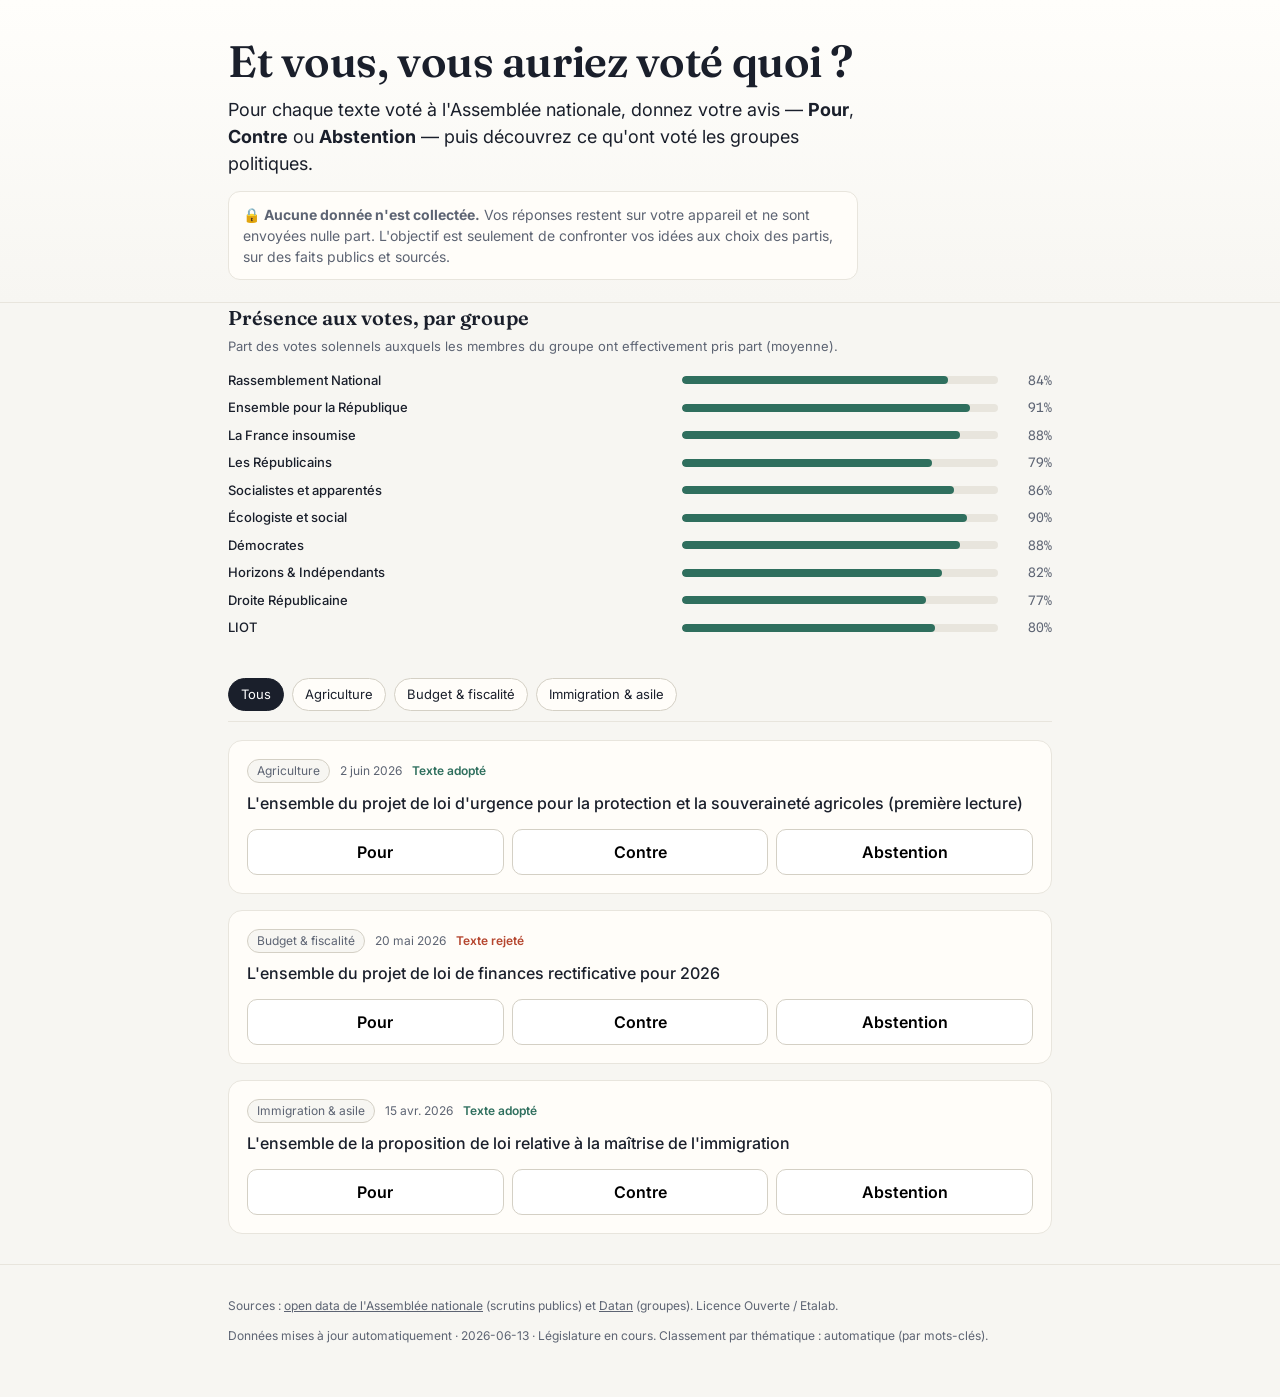
==== index.html @ f831af3b "Commit initial" ====
<!doctype html>
<html lang="fr">
<head>
  <meta charset="utf-8" />
  <meta name="viewport" content="width=device-width, initial-scale=1" />
  <title>Et vous, vous auriez voté quoi ? — Votes à l'Assemblée nationale</title>
  <meta name="description" content="Confrontez vos choix aux votes des groupes politiques à l'Assemblée nationale. Aucune donnée n'est collectée." />
  <link rel="preconnect" href="https://fonts.googleapis.com" />
  <link rel="preconnect" href="https://fonts.gstatic.com" crossorigin />
  <link href="https://fonts.googleapis.com/css2?family=Fraunces:opsz,wght@9..144,500;9..144,600&family=Inter:wght@400;500;600&family=Spline+Sans+Mono:wght@400;500&display=swap" rel="stylesheet" />
  <link rel="stylesheet" href="styles.css" />
</head>
<body>
  <a class="skip" href="#liste">Aller à la liste des textes</a>

  <header class="site">
    <div class="wrap">
      <h1>Et vous, vous auriez voté&nbsp;quoi&nbsp;?</h1>
      <p class="lede">
        Pour chaque texte voté à l'Assemblée nationale, donnez votre avis —
        <strong>Pour</strong>, <strong>Contre</strong> ou <strong>Abstention</strong> —
        puis découvrez ce qu'ont voté les groupes politiques.
      </p>
      <p class="principe">
        🔒 <strong>Aucune donnée n'est collectée.</strong> Vos réponses restent sur votre appareil et ne sont envoyées nulle part.
        L'objectif est seulement de confronter vos idées aux choix des partis, sur des faits publics et sourcés.
      </p>
    </div>
  </header>

  <main class="wrap">
    <section id="kpi" class="kpi" aria-label="Participation des groupes">
      <h2>Présence aux votes, par groupe</h2>
      <p class="sub">Part des votes solennels auxquels les membres du groupe ont effectivement pris part (moyenne).</p>
      <div id="kpi-list" class="kpi-list"></div>
    </section>

    <section id="filtres" class="filtres" aria-label="Filtrer par thématique">
      <h2 class="sr-only">Thématiques</h2>
      <div id="themes" class="themes"></div>
    </section>

    <section id="liste" aria-live="polite">
      <div id="textes" class="textes"></div>
    </section>
  </main>

  <footer class="site-foot">
    <div class="wrap">
      <p>
        Sources : <a href="https://data.assemblee-nationale.fr/" target="_blank" rel="noopener">open data de l'Assemblée nationale</a> (scrutins publics)
        et <a href="https://www.data.gouv.fr/fr/datasets/deputes-actifs-de-lassemblee-nationale-informations-et-statistiques/" target="_blank" rel="noopener">Datan</a> (groupes).
        Licence Ouverte / Etalab.
      </p>
      <p class="maj">Données mises à jour automatiquement · <span id="maj"></span> · Législature en cours. Classement par thématique : automatique (par mots-clés).</p>
    </div>
  </footer>

  <script src="app.js"></script>
</body>
</html>
---- styles.css ----
:root {
  --paper: #f7f6f2;
  --card: #fffdf9;
  --ink: #1a1f2b;
  --slate: #5d6473;
  --line: #e8e5dd;
  --line-strong: #d4d0c5;
  --pour: #2f6f5e;
  --contre: #b5462f;
  --abst: #8a8170;
  --accent: #1a1f2b;
}
* { box-sizing: border-box; }
html { scroll-behavior: smooth; }
body {
  margin: 0; background: var(--paper); color: var(--ink);
  font-family: Inter, system-ui, sans-serif; line-height: 1.5;
  -webkit-font-smoothing: antialiased;
}
.wrap { width: 100%; max-width: 860px; margin: 0 auto; padding: 0 18px; }
.mono { font-family: "Spline Sans Mono", ui-monospace, monospace; }
.sr-only { position: absolute; width: 1px; height: 1px; overflow: hidden; clip: rect(0 0 0 0); }
.skip { position: absolute; left: -999px; }
.skip:focus { left: 8px; top: 8px; background: var(--ink); color: #fff; padding: 8px 12px; border-radius: 8px; z-index: 10; }
a { color: var(--pour); }

.site { padding: 38px 0 22px; border-bottom: 1px solid var(--line); background: linear-gradient(180deg, #fffefb, var(--paper)); }
h1 { font-family: Fraunces, serif; font-weight: 600; font-size: clamp(28px, 6vw, 44px); line-height: 1.05; margin: 0 0 12px; letter-spacing: -0.01em; }
.lede { font-size: clamp(15px, 2.5vw, 18px); margin: 0 0 14px; max-width: 60ch; }
.principe { font-size: 14px; color: var(--slate); background: var(--card); border: 1px solid var(--line); border-radius: 12px; padding: 12px 14px; margin: 0; max-width: 70ch; }

main { padding: 26px 0 10px; }
h2 { font-family: Fraunces, serif; font-weight: 600; font-size: 20px; margin: 0 0 4px; }
.sub { color: var(--slate); font-size: 13px; margin: 0 0 14px; }

/* KPI */
.kpi { margin-bottom: 30px; }
.kpi-list { display: grid; gap: 8px; }
.kpi-row { display: grid; grid-template-columns: minmax(120px, 1.4fr) 1fr auto; gap: 12px; align-items: center; }
.kpi-name { font-size: 13px; font-weight: 500; min-width: 0; }
.kpi-bar { height: 8px; background: var(--line); border-radius: 99px; overflow: hidden; }
.kpi-bar > span { display: block; height: 100%; background: var(--pour); border-radius: 99px; }
.kpi-val { font-size: 13px; color: var(--slate); width: 3.2em; text-align: right; }

/* Thèmes */
.filtres { position: sticky; top: 0; background: var(--paper); padding: 10px 0; z-index: 5; border-bottom: 1px solid var(--line); margin-bottom: 18px; }
.themes { display: flex; gap: 8px; flex-wrap: wrap; }
.chip { border: 1px solid var(--line-strong); background: var(--card); color: var(--ink); font: inherit; font-size: 13px; padding: 6px 12px; border-radius: 99px; cursor: pointer; }
.chip[aria-pressed="true"] { background: var(--ink); color: #fff; border-color: var(--ink); }

/* Cartes texte */
.textes { display: grid; gap: 16px; }
.texte { background: var(--card); border: 1px solid var(--line); border-radius: 14px; padding: 18px; }
.t-meta { display: flex; gap: 10px; flex-wrap: wrap; align-items: center; font-size: 12px; color: var(--slate); margin-bottom: 8px; }
.t-theme { background: var(--paper); border: 1px solid var(--line-strong); border-radius: 99px; padding: 2px 9px; }
.t-sort { font-weight: 600; }
.t-sort.adopte { color: var(--pour); }
.t-sort.rejete { color: var(--contre); }
.t-titre { font-size: 16px; font-weight: 500; margin: 0 0 14px; }
.t-titre::first-letter { text-transform: uppercase; }

.choix { display: flex; gap: 8px; flex-wrap: wrap; }
.choix button { flex: 1 1 30%; min-width: 90px; border: 1.5px solid var(--line-strong); background: #fff; font: inherit; font-weight: 600; padding: 10px; border-radius: 10px; cursor: pointer; transition: .12s; }
.choix button:hover { border-color: var(--ink); }
.choix button.sel[data-v="pour"] { background: var(--pour); border-color: var(--pour); color: #fff; }
.choix button.sel[data-v="contre"] { background: var(--contre); border-color: var(--contre); color: #fff; }
.choix button.sel[data-v="abstention"] { background: var(--abst); border-color: var(--abst); color: #fff; }

.reveal { margin-top: 14px; border-top: 1px dashed var(--line-strong); padding-top: 14px; }
.reveal h4 { margin: 0 0 8px; font-size: 12px; text-transform: uppercase; letter-spacing: .05em; color: var(--slate); font-weight: 600; }
.groupes { display: grid; gap: 6px; }
.grp { display: grid; grid-template-columns: 1fr auto auto; gap: 10px; align-items: center; font-size: 13px; padding: 5px 8px; border-radius: 8px; }
.grp.match { background: color-mix(in srgb, var(--pour) 9%, transparent); }
.grp-pos { font-weight: 600; font-size: 12px; padding: 1px 8px; border-radius: 99px; white-space: nowrap; }
.grp-pos.pour { color: var(--pour); background: color-mix(in srgb, var(--pour) 14%, transparent); }
.grp-pos.contre { color: var(--contre); background: color-mix(in srgb, var(--contre) 14%, transparent); }
.grp-pos.abstention { color: var(--abst); background: color-mix(in srgb, var(--abst) 16%, transparent); }
.grp-detail { color: var(--slate); font-size: 11px; white-space: nowrap; }
.t-lien { display: inline-block; margin-top: 12px; font-size: 13px; }
.accord { font-size: 12px; color: var(--slate); margin: 10px 0 0; }

.empty { color: var(--slate); padding: 30px 0; text-align: center; }
.site-foot { border-top: 1px solid var(--line); margin-top: 30px; padding: 20px 0 40px; font-size: 12px; color: var(--slate); }
.site-foot a { color: var(--slate); }
.maj { margin-top: 4px; }

@media (max-width: 560px) {
  .kpi-row { grid-template-columns: 1fr auto; }
  .kpi-bar { grid-column: 1 / -1; order: 3; }
  .grp { grid-template-columns: 1fr auto; }
  .grp-detail { display: none; }
}
@media (prefers-reduced-motion: reduce) { html { scroll-behavior: auto; } * { transition: none !important; } }
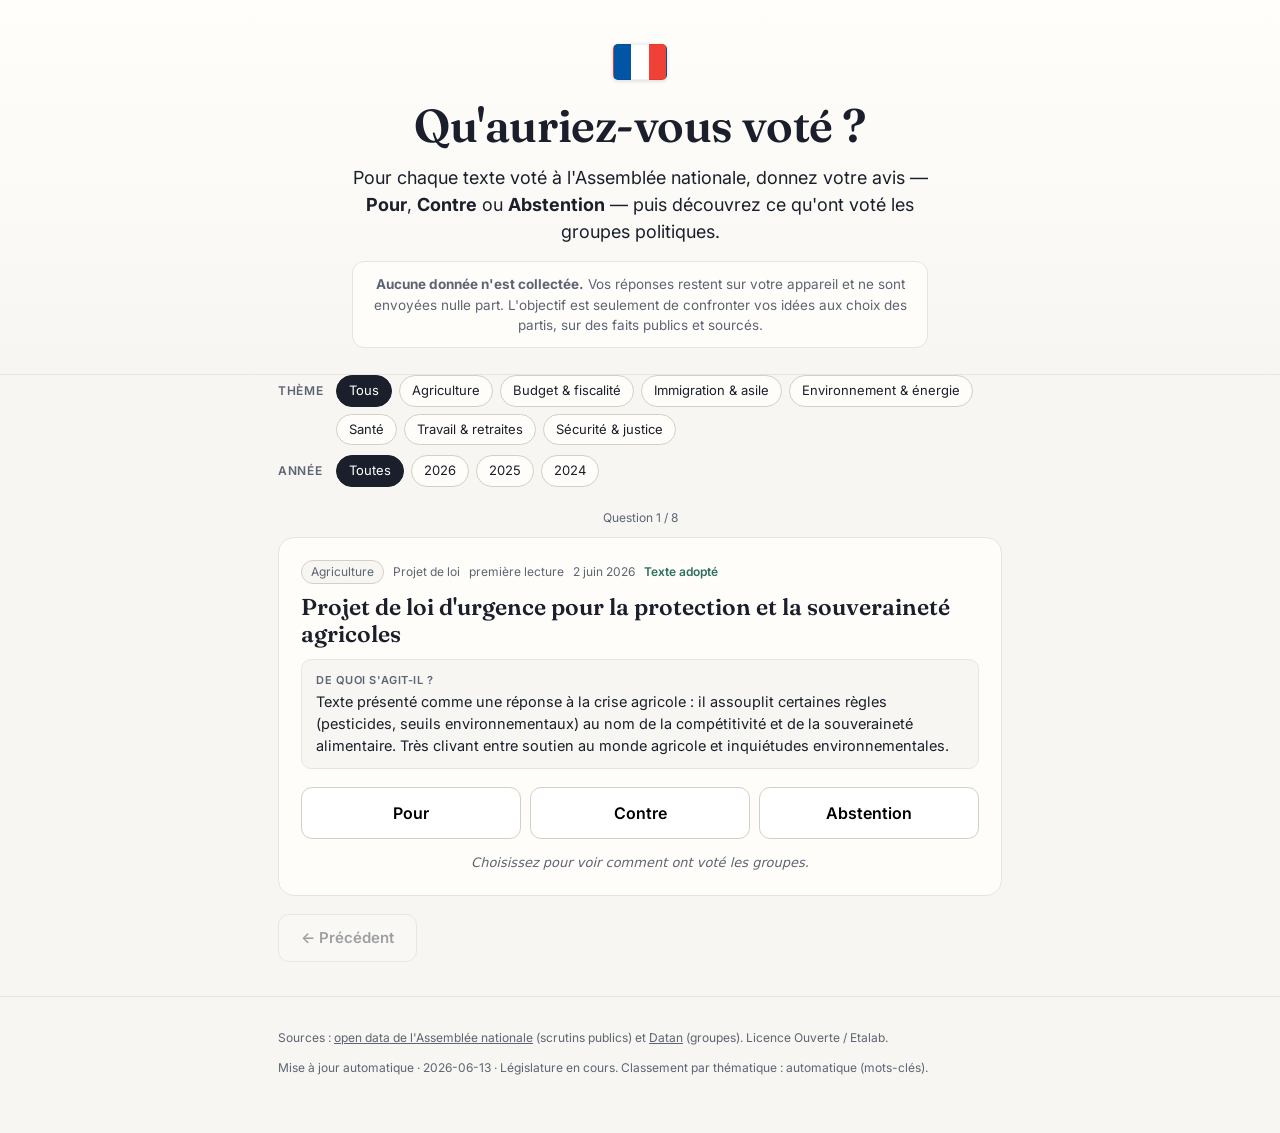
==== commit 3f5d50d7: "Mise à jour" ====
--- a/index.html
+++ b/index.html
@@ -3,45 +3,47 @@
 <head>
   <meta charset="utf-8" />
   <meta name="viewport" content="width=device-width, initial-scale=1" />
-  <title>Et vous, vous auriez voté quoi ? — Votes à l'Assemblée nationale</title>
-  <meta name="description" content="Confrontez vos choix aux votes des groupes politiques à l'Assemblée nationale. Aucune donnée n'est collectée." />
+  <title>Qu'auriez-vous voté ? — Votes à l'Assemblée nationale</title>
+  <meta name="description" content="Pour chaque texte voté à l'Assemblée nationale, donnez votre avis, puis découvrez ce qu'ont voté les groupes politiques. Aucune donnée n'est collectée." />
   <link rel="preconnect" href="https://fonts.googleapis.com" />
   <link rel="preconnect" href="https://fonts.gstatic.com" crossorigin />
   <link href="https://fonts.googleapis.com/css2?family=Fraunces:opsz,wght@9..144,500;9..144,600&family=Inter:wght@400;500;600&family=Spline+Sans+Mono:wght@400;500&display=swap" rel="stylesheet" />
   <link rel="stylesheet" href="styles.css" />
 </head>
 <body>
-  <a class="skip" href="#liste">Aller à la liste des textes</a>
+  <a class="skip" href="#quiz">Aller aux questions</a>
 
   <header class="site">
-    <div class="wrap">
-      <h1>Et vous, vous auriez voté&nbsp;quoi&nbsp;?</h1>
+    <div class="wrap center">
+      <span class="flag" role="img" aria-label="Drapeau français"></span>
+      <h1>Qu'auriez-vous voté&nbsp;?</h1>
       <p class="lede">
         Pour chaque texte voté à l'Assemblée nationale, donnez votre avis —
         <strong>Pour</strong>, <strong>Contre</strong> ou <strong>Abstention</strong> —
         puis découvrez ce qu'ont voté les groupes politiques.
       </p>
       <p class="principe">
-        🔒 <strong>Aucune donnée n'est collectée.</strong> Vos réponses restent sur votre appareil et ne sont envoyées nulle part.
+        <strong>Aucune donnée n'est collectée.</strong> Vos réponses restent sur votre appareil et ne sont envoyées nulle part.
         L'objectif est seulement de confronter vos idées aux choix des partis, sur des faits publics et sourcés.
       </p>
     </div>
   </header>
 
   <main class="wrap">
-    <section id="kpi" class="kpi" aria-label="Participation des groupes">
-      <h2>Présence aux votes, par groupe</h2>
-      <p class="sub">Part des votes solennels auxquels les membres du groupe ont effectivement pris part (moyenne).</p>
-      <div id="kpi-list" class="kpi-list"></div>
+    <section class="filtres" aria-label="Filtres">
+      <div class="filtre-row">
+        <span class="flabel">Thème</span>
+        <div id="themes" class="chips"></div>
+      </div>
+      <div class="filtre-row">
+        <span class="flabel">Année</span>
+        <div id="annees" class="chips"></div>
+      </div>
     </section>
 
-    <section id="filtres" class="filtres" aria-label="Filtrer par thématique">
-      <h2 class="sr-only">Thématiques</h2>
-      <div id="themes" class="themes"></div>
-    </section>
-
-    <section id="liste" aria-live="polite">
-      <div id="textes" class="textes"></div>
+    <section id="quiz" aria-live="polite">
+      <div id="question"></div>
+      <div id="nav" class="nav"></div>
     </section>
   </main>
 
@@ -52,7 +54,7 @@
         et <a href="https://www.data.gouv.fr/fr/datasets/deputes-actifs-de-lassemblee-nationale-informations-et-statistiques/" target="_blank" rel="noopener">Datan</a> (groupes).
         Licence Ouverte / Etalab.
       </p>
-      <p class="maj">Données mises à jour automatiquement · <span id="maj"></span> · Législature en cours. Classement par thématique : automatique (par mots-clés).</p>
+      <p class="maj">Mise à jour automatique · <span id="maj"></span> · Législature en cours. Classement par thématique : automatique (mots-clés).</p>
     </div>
   </footer>
 
--- a/styles.css
+++ b/styles.css
@@ -8,7 +8,8 @@
   --pour: #2f6f5e;
   --contre: #b5462f;
   --abst: #8a8170;
-  --accent: #1a1f2b;
+  --bleu: #0055A4;
+  --rouge: #EF4135;
 }
 * { box-sizing: border-box; }
 html { scroll-behavior: smooth; }
@@ -17,77 +18,85 @@
   font-family: Inter, system-ui, sans-serif; line-height: 1.5;
   -webkit-font-smoothing: antialiased;
 }
-.wrap { width: 100%; max-width: 860px; margin: 0 auto; padding: 0 18px; }
+.wrap { width: 100%; max-width: 760px; margin: 0 auto; padding: 0 18px; }
+.center { text-align: center; }
 .mono { font-family: "Spline Sans Mono", ui-monospace, monospace; }
 .sr-only { position: absolute; width: 1px; height: 1px; overflow: hidden; clip: rect(0 0 0 0); }
 .skip { position: absolute; left: -999px; }
 .skip:focus { left: 8px; top: 8px; background: var(--ink); color: #fff; padding: 8px 12px; border-radius: 8px; z-index: 10; }
 a { color: var(--pour); }
 
-.site { padding: 38px 0 22px; border-bottom: 1px solid var(--line); background: linear-gradient(180deg, #fffefb, var(--paper)); }
-h1 { font-family: Fraunces, serif; font-weight: 600; font-size: clamp(28px, 6vw, 44px); line-height: 1.05; margin: 0 0 12px; letter-spacing: -0.01em; }
-.lede { font-size: clamp(15px, 2.5vw, 18px); margin: 0 0 14px; max-width: 60ch; }
-.principe { font-size: 14px; color: var(--slate); background: var(--card); border: 1px solid var(--line); border-radius: 12px; padding: 12px 14px; margin: 0; max-width: 70ch; }
+/* En-tête centré + drapeau */
+.site { padding: 44px 0 26px; border-bottom: 1px solid var(--line); background: linear-gradient(180deg, #fffefb, var(--paper)); }
+.flag {
+  display: inline-block; width: 54px; height: 36px; border-radius: 5px; margin-bottom: 16px;
+  background: linear-gradient(90deg, var(--bleu) 0 33.33%, #fff 33.33% 66.66%, var(--rouge) 66.66% 100%);
+  box-shadow: 0 1px 4px rgba(0,0,0,.14); border: 1px solid rgba(0,0,0,.06);
+}
+h1 { font-family: Fraunces, serif; font-weight: 600; font-size: clamp(30px, 6vw, 46px); line-height: 1.05; margin: 0 0 14px; letter-spacing: -0.01em; }
+.lede { font-size: clamp(15px, 2.4vw, 18px); margin: 0 auto 16px; max-width: 56ch; }
+.principe { font-size: 13.5px; color: var(--slate); background: var(--card); border: 1px solid var(--line); border-radius: 12px; padding: 12px 16px; margin: 0 auto; max-width: 64ch; }
 
-main { padding: 26px 0 10px; }
-h2 { font-family: Fraunces, serif; font-weight: 600; font-size: 20px; margin: 0 0 4px; }
-.sub { color: var(--slate); font-size: 13px; margin: 0 0 14px; }
+main { padding: 24px 0 10px; }
 
-/* KPI */
-.kpi { margin-bottom: 30px; }
-.kpi-list { display: grid; gap: 8px; }
-.kpi-row { display: grid; grid-template-columns: minmax(120px, 1.4fr) 1fr auto; gap: 12px; align-items: center; }
-.kpi-name { font-size: 13px; font-weight: 500; min-width: 0; }
-.kpi-bar { height: 8px; background: var(--line); border-radius: 99px; overflow: hidden; }
-.kpi-bar > span { display: block; height: 100%; background: var(--pour); border-radius: 99px; }
-.kpi-val { font-size: 13px; color: var(--slate); width: 3.2em; text-align: right; }
-
-/* Thèmes */
-.filtres { position: sticky; top: 0; background: var(--paper); padding: 10px 0; z-index: 5; border-bottom: 1px solid var(--line); margin-bottom: 18px; }
-.themes { display: flex; gap: 8px; flex-wrap: wrap; }
-.chip { border: 1px solid var(--line-strong); background: var(--card); color: var(--ink); font: inherit; font-size: 13px; padding: 6px 12px; border-radius: 99px; cursor: pointer; }
+/* Filtres */
+.filtres { display: grid; gap: 10px; margin-bottom: 22px; }
+.filtre-row { display: flex; gap: 10px; align-items: flex-start; flex-wrap: wrap; }
+.flabel { font-size: 12px; text-transform: uppercase; letter-spacing: .06em; color: var(--slate); font-weight: 600; padding-top: 7px; min-width: 48px; }
+.chips { display: flex; gap: 7px; flex-wrap: wrap; flex: 1; }
+.chip { border: 1px solid var(--line-strong); background: var(--card); color: var(--ink); font: inherit; font-size: 13px; padding: 5px 12px; border-radius: 99px; cursor: pointer; }
 .chip[aria-pressed="true"] { background: var(--ink); color: #fff; border-color: var(--ink); }
 
-/* Cartes texte */
-.textes { display: grid; gap: 16px; }
-.texte { background: var(--card); border: 1px solid var(--line); border-radius: 14px; padding: 18px; }
-.t-meta { display: flex; gap: 10px; flex-wrap: wrap; align-items: center; font-size: 12px; color: var(--slate); margin-bottom: 8px; }
+/* Carte question */
+.progress { font-size: 12px; color: var(--slate); margin-bottom: 10px; text-align: center; }
+.texte { background: var(--card); border: 1px solid var(--line); border-radius: 16px; padding: 22px; }
+.t-meta { display: flex; gap: 9px; flex-wrap: wrap; align-items: center; font-size: 12px; color: var(--slate); margin-bottom: 10px; }
 .t-theme { background: var(--paper); border: 1px solid var(--line-strong); border-radius: 99px; padding: 2px 9px; }
 .t-sort { font-weight: 600; }
 .t-sort.adopte { color: var(--pour); }
 .t-sort.rejete { color: var(--contre); }
-.t-titre { font-size: 16px; font-weight: 500; margin: 0 0 14px; }
-.t-titre::first-letter { text-transform: uppercase; }
+.t-titre { font-family: Fraunces, serif; font-size: clamp(19px, 3vw, 23px); font-weight: 600; margin: 0 0 10px; line-height: 1.2; }
+.t-contexte { font-size: 14.5px; color: var(--ink); margin: 0 0 18px; padding: 12px 14px; background: var(--paper); border-radius: 10px; border: 1px solid var(--line); }
+.t-contexte .ctx-label { display: block; font-size: 11px; text-transform: uppercase; letter-spacing: .05em; color: var(--slate); font-weight: 600; margin-bottom: 3px; }
 
-.choix { display: flex; gap: 8px; flex-wrap: wrap; }
-.choix button { flex: 1 1 30%; min-width: 90px; border: 1.5px solid var(--line-strong); background: #fff; font: inherit; font-weight: 600; padding: 10px; border-radius: 10px; cursor: pointer; transition: .12s; }
+.choix { display: flex; gap: 9px; flex-wrap: wrap; }
+.choix button { flex: 1 1 30%; min-width: 96px; border: 1.5px solid var(--line-strong); background: #fff; font: inherit; font-weight: 600; padding: 13px 10px; border-radius: 11px; cursor: pointer; transition: .12s; }
 .choix button:hover { border-color: var(--ink); }
 .choix button.sel[data-v="pour"] { background: var(--pour); border-color: var(--pour); color: #fff; }
 .choix button.sel[data-v="contre"] { background: var(--contre); border-color: var(--contre); color: #fff; }
 .choix button.sel[data-v="abstention"] { background: var(--abst); border-color: var(--abst); color: #fff; }
 
-.reveal { margin-top: 14px; border-top: 1px dashed var(--line-strong); padding-top: 14px; }
+.hint { font-size: 13px; color: var(--slate); margin: 14px 0 0; text-align: center; font-style: italic; }
+
+.reveal { margin-top: 16px; border-top: 1px dashed var(--line-strong); padding-top: 16px; }
 .reveal h4 { margin: 0 0 8px; font-size: 12px; text-transform: uppercase; letter-spacing: .05em; color: var(--slate); font-weight: 600; }
 .groupes { display: grid; gap: 6px; }
-.grp { display: grid; grid-template-columns: 1fr auto auto; gap: 10px; align-items: center; font-size: 13px; padding: 5px 8px; border-radius: 8px; }
-.grp.match { background: color-mix(in srgb, var(--pour) 9%, transparent); }
-.grp-pos { font-weight: 600; font-size: 12px; padding: 1px 8px; border-radius: 99px; white-space: nowrap; }
+.grp { display: grid; grid-template-columns: 1fr auto auto; gap: 10px; align-items: center; font-size: 13px; padding: 6px 8px; border-radius: 8px; }
+.grp.match { background: color-mix(in srgb, var(--pour) 10%, transparent); }
+.grp-pos { font-weight: 600; font-size: 12px; padding: 1px 9px; border-radius: 99px; white-space: nowrap; }
 .grp-pos.pour { color: var(--pour); background: color-mix(in srgb, var(--pour) 14%, transparent); }
 .grp-pos.contre { color: var(--contre); background: color-mix(in srgb, var(--contre) 14%, transparent); }
 .grp-pos.abstention { color: var(--abst); background: color-mix(in srgb, var(--abst) 16%, transparent); }
 .grp-detail { color: var(--slate); font-size: 11px; white-space: nowrap; }
+.accord { font-size: 13px; margin: 12px 0 0; }
+.legend { font-size: 11px; color: var(--slate); margin: 8px 0 0; }
 .t-lien { display: inline-block; margin-top: 12px; font-size: 13px; }
-.accord { font-size: 12px; color: var(--slate); margin: 10px 0 0; }
 
-.empty { color: var(--slate); padding: 30px 0; text-align: center; }
-.site-foot { border-top: 1px solid var(--line); margin-top: 30px; padding: 20px 0 40px; font-size: 12px; color: var(--slate); }
+/* Navigation */
+.nav { display: flex; justify-content: space-between; gap: 12px; margin: 18px 0 6px; }
+.nav button { font: inherit; font-weight: 600; font-size: 15px; padding: 12px 22px; border-radius: 11px; cursor: pointer; border: 1.5px solid var(--line-strong); background: var(--card); color: var(--ink); }
+.nav button.primary { background: var(--ink); color: #fff; border-color: var(--ink); margin-left: auto; }
+.nav button:disabled { opacity: .4; cursor: default; }
+.nav button.hidden { display: none; }
+
+.empty { color: var(--slate); padding: 36px 0; text-align: center; }
+.site-foot { border-top: 1px solid var(--line); margin-top: 34px; padding: 20px 0 44px; font-size: 12px; color: var(--slate); }
 .site-foot a { color: var(--slate); }
 .maj { margin-top: 4px; }
 
 @media (max-width: 560px) {
-  .kpi-row { grid-template-columns: 1fr auto; }
-  .kpi-bar { grid-column: 1 / -1; order: 3; }
   .grp { grid-template-columns: 1fr auto; }
   .grp-detail { display: none; }
+  .flabel { min-width: 100%; padding-top: 0; }
 }
 @media (prefers-reduced-motion: reduce) { html { scroll-behavior: auto; } * { transition: none !important; } }
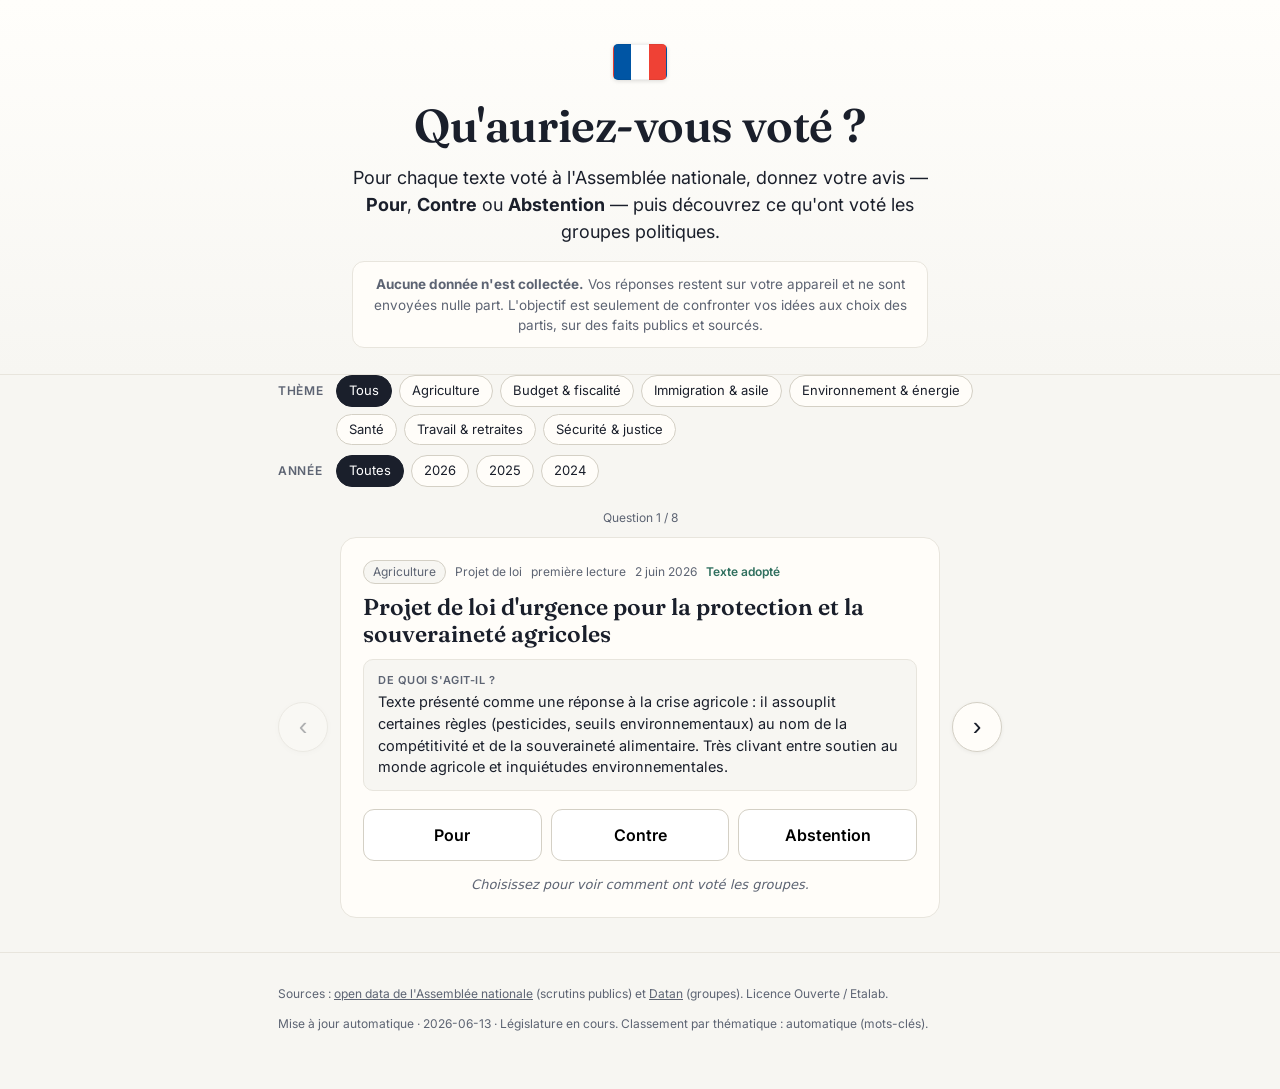
==== commit 1a00a506: "Mise à jour" ====
--- a/index.html
+++ b/index.html
@@ -42,8 +42,12 @@
     </section>
 
     <section id="quiz" aria-live="polite">
-      <div id="question"></div>
-      <div id="nav" class="nav"></div>
+      <p id="progress" class="progress"></p>
+      <div class="quiz-row">
+        <button id="prev" class="nav-btn" type="button" aria-label="Texte précédent">‹</button>
+        <div id="question"></div>
+        <button id="next" class="nav-btn" type="button" aria-label="Texte suivant">›</button>
+      </div>
     </section>
   </main>
 
--- a/styles.css
+++ b/styles.css
@@ -82,12 +82,18 @@
 .legend { font-size: 11px; color: var(--slate); margin: 8px 0 0; }
 .t-lien { display: inline-block; margin-top: 12px; font-size: 13px; }
 
-/* Navigation */
-.nav { display: flex; justify-content: space-between; gap: 12px; margin: 18px 0 6px; }
-.nav button { font: inherit; font-weight: 600; font-size: 15px; padding: 12px 22px; border-radius: 11px; cursor: pointer; border: 1.5px solid var(--line-strong); background: var(--card); color: var(--ink); }
-.nav button.primary { background: var(--ink); color: #fff; border-color: var(--ink); margin-left: auto; }
-.nav button:disabled { opacity: .4; cursor: default; }
-.nav button.hidden { display: none; }
+/* Navigation en flèches rondes, de part et d'autre de la question */
+.quiz-row { display: flex; align-items: center; gap: 12px; }
+.quiz-row #question { flex: 1; min-width: 0; }
+.nav-btn {
+  flex: none; width: 50px; height: 50px; border-radius: 50%;
+  border: 1.5px solid var(--line-strong); background: var(--card); color: var(--ink);
+  font-size: 26px; line-height: 1; cursor: pointer; display: grid; place-items: center;
+  box-shadow: 0 1px 4px rgba(0,0,0,.06); transition: .12s; padding: 0; padding-bottom: 3px;
+}
+.nav-btn:hover:not(:disabled) { border-color: var(--ink); transform: scale(1.06); }
+.nav-btn:disabled { opacity: .32; cursor: default; }
+.nav-btn.hidden { display: none; }
 
 .empty { color: var(--slate); padding: 36px 0; text-align: center; }
 .site-foot { border-top: 1px solid var(--line); margin-top: 34px; padding: 20px 0 44px; font-size: 12px; color: var(--slate); }
@@ -98,5 +104,8 @@
   .grp { grid-template-columns: 1fr auto; }
   .grp-detail { display: none; }
   .flabel { min-width: 100%; padding-top: 0; }
+  .quiz-row { gap: 7px; }
+  .nav-btn { width: 40px; height: 40px; font-size: 22px; }
+  .texte { padding: 18px 16px; }
 }
 @media (prefers-reduced-motion: reduce) { html { scroll-behavior: auto; } * { transition: none !important; } }
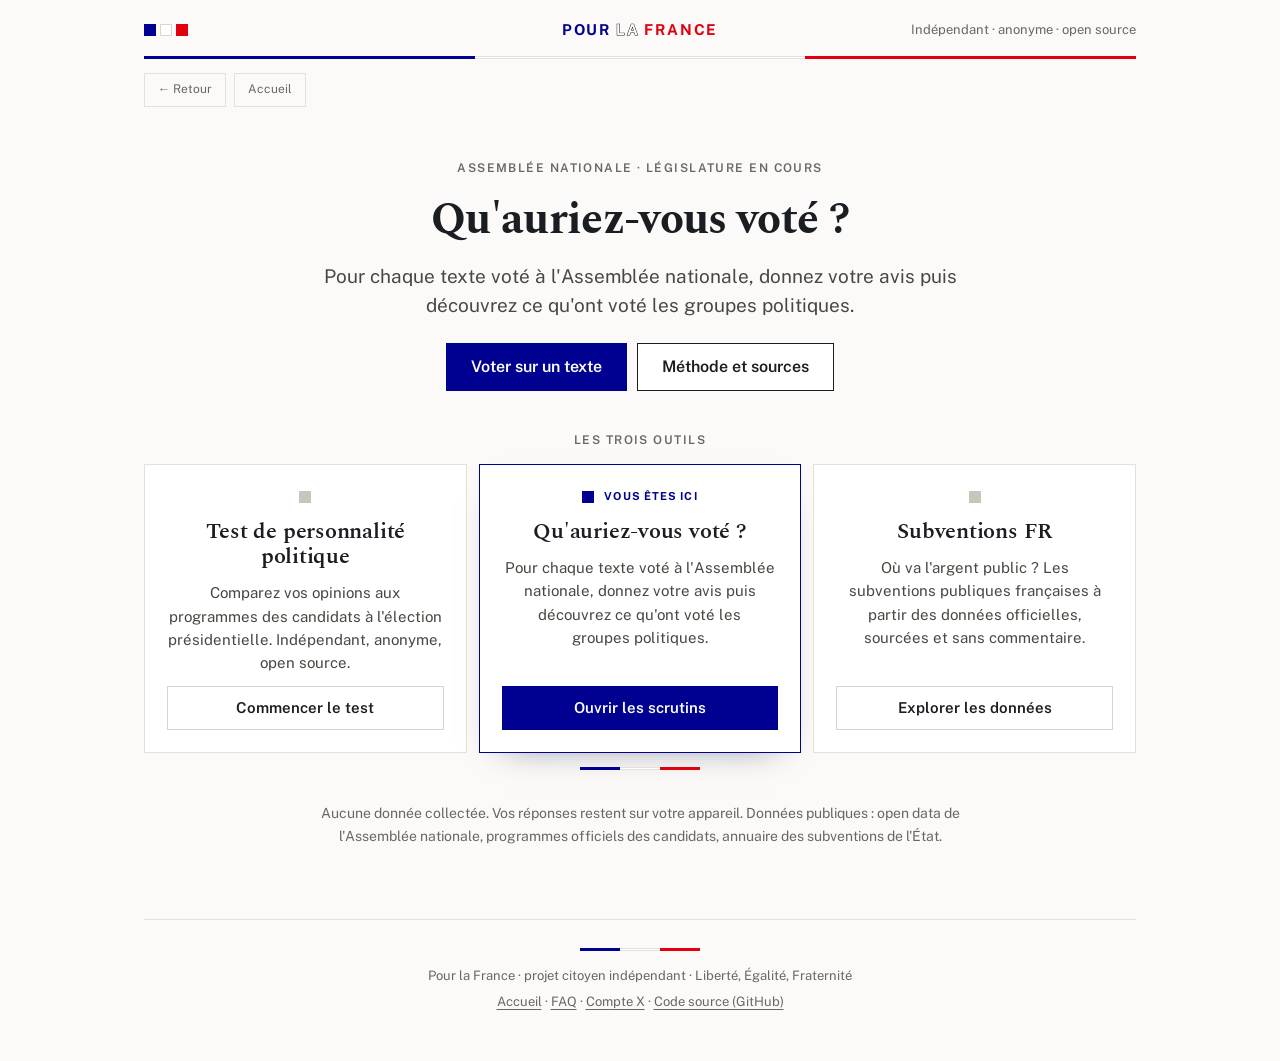
==== commit 251ec1bc: "Charte graphique commune et page de garde à trois cartes - Charte commune "Pour la France" (charte.c" ====
--- a/index.html
+++ b/index.html
@@ -3,65 +3,85 @@
 <head>
   <meta charset="utf-8" />
   <meta name="viewport" content="width=device-width, initial-scale=1" />
-  <title>Qu'auriez-vous voté ? — Votes à l'Assemblée nationale</title>
+  <title>Qu'auriez-vous voté ? · Votes à l'Assemblée nationale</title>
   <meta name="description" content="Pour chaque texte voté à l'Assemblée nationale, donnez votre avis, puis découvrez ce qu'ont voté les groupes politiques. Aucune donnée n'est collectée." />
+  <link rel="icon" type="image/svg+xml" href="data:image/svg+xml,%3Csvg xmlns='http://www.w3.org/2000/svg' viewBox='0 0 3 2'%3E%3Crect width='1' height='2' fill='%23000091'/%3E%3Crect x='1' width='1' height='2' fill='%23fff'/%3E%3Crect x='2' width='1' height='2' fill='%23E1000F'/%3E%3C/svg%3E">
   <link rel="preconnect" href="https://fonts.googleapis.com" />
   <link rel="preconnect" href="https://fonts.gstatic.com" crossorigin />
-  <link href="https://fonts.googleapis.com/css2?family=Fraunces:opsz,wght@9..144,500;9..144,600&family=Inter:wght@400;500;600&family=Spline+Sans+Mono:wght@400;500&display=swap" rel="stylesheet" />
-  <link rel="stylesheet" href="styles.css" />
+  <link href="https://fonts.googleapis.com/css2?family=Public+Sans:wght@400;500;600;700&family=Spectral:wght@600;700&display=swap" rel="stylesheet" />
+  <link rel="stylesheet" href="charte.css" />
 </head>
-<body>
-  <a class="skip" href="#quiz">Aller aux questions</a>
+<body class="plf">
 
-  <header class="site">
-    <div class="wrap center">
-      <span class="flag" role="img" aria-label="Drapeau français"></span>
+<div class="plf-wrap">
+  <header class="plf-marque">
+    <span class="plf-drapeau" aria-hidden="true"><span></span><span></span><span></span></span>
+    <span class="plf-marque-nom"><span class="plf-mot-bleu">Pour</span> <span class="plf-mot-blanc">la</span> <span class="plf-mot-rouge">France</span></span>
+    <span class="plf-marque-devise">Indépendant · anonyme · open source</span>
+  </header>
+  <div class="plf-filet-tricolore" aria-hidden="true"><span></span><span></span><span></span></div>
+  <nav class="plf-nav">
+    <a href="index.html" onclick="if(history.length>1){history.back();return false}">← Retour</a>
+    <a href="index.html">Accueil</a>
+  </nav>
+
+  <main>
+    <section class="plf-garde-hero">
+      <span class="plf-kicker">Assemblée nationale · législature en cours</span>
       <h1>Qu'auriez-vous voté&nbsp;?</h1>
-      <p class="lede">
-        Pour chaque texte voté à l'Assemblée nationale, donnez votre avis —
-        <strong>Pour</strong>, <strong>Contre</strong> ou <strong>Abstention</strong> —
-        puis découvrez ce qu'ont voté les groupes politiques.
-      </p>
-      <p class="principe">
-        <strong>Aucune donnée n'est collectée.</strong> Vos réponses restent sur votre appareil et ne sont envoyées nulle part.
-        L'objectif est seulement de confronter vos idées aux choix des partis, sur des faits publics et sourcés.
-      </p>
-    </div>
-  </header>
-
-  <main class="wrap">
-    <section class="filtres" aria-label="Filtres">
-      <div class="filtre-row">
-        <span class="flabel">Thème</span>
-        <div id="themes" class="chips"></div>
-      </div>
-      <div class="filtre-row">
-        <span class="flabel">Année</span>
-        <div id="annees" class="chips"></div>
+      <p>Pour chaque texte voté à l'Assemblée nationale, donnez votre avis puis découvrez ce qu'ont voté les groupes politiques.</p>
+      <div class="plf-garde-actions">
+        <a class="plf-btn" href="scrutins.html">Voter sur un texte</a>
+        <a class="plf-btn-2" href="#methode">Méthode et sources</a>
       </div>
     </section>
 
-    <section id="quiz" aria-live="polite">
-      <p id="progress" class="progress"></p>
-      <div class="quiz-row">
-        <button id="prev" class="nav-btn" type="button" aria-label="Texte précédent">‹</button>
-        <div id="question"></div>
-        <button id="next" class="nav-btn" type="button" aria-label="Texte suivant">›</button>
+    <section class="plf-garde-outils" aria-label="Les trois outils">
+      <span class="plf-kicker">Les trois outils</span>
+      <div class="plf-cartes">
+
+        <article class="plf-carte">
+          <div class="plf-carte-tete"><span class="plf-carre"></span></div>
+          <h3>Test de personnalité politique</h3>
+          <p>Comparez vos opinions aux programmes des candidats à l'élection présidentielle. Indépendant, anonyme, open source.</p>
+          <a class="plf-carte-btn" href="https://pourlafrance.github.io/Test-de-personnalite-politique/">Commencer le test</a>
+        </article>
+
+        <article class="plf-carte plf-carte--ici">
+          <div class="plf-carte-tete">
+            <span class="plf-carre"></span>
+            <span class="plf-ici-label">Vous êtes ici</span>
+          </div>
+          <h3>Qu'auriez-vous voté&nbsp;?</h3>
+          <p>Pour chaque texte voté à l'Assemblée nationale, donnez votre avis puis découvrez ce qu'ont voté les groupes politiques.</p>
+          <a class="plf-carte-btn" href="scrutins.html">Ouvrir les scrutins</a>
+        </article>
+
+        <article class="plf-carte">
+          <div class="plf-carte-tete"><span class="plf-carre"></span></div>
+          <h3>Subventions FR</h3>
+          <p>Où va l'argent public&nbsp;? Les subventions publiques françaises à partir des données officielles, sourcées et sans commentaire.</p>
+          <a class="plf-carte-btn" href="https://pourlafrance.github.io/subvention-FR/">Explorer les données</a>
+        </article>
+
       </div>
+
+      <div class="plf-filet-tricolore plf-filet-tricolore--court" aria-hidden="true"><span></span><span></span><span></span></div>
+      <p class="plf-garde-methode" id="methode">Aucune donnée collectée. Vos réponses restent sur votre appareil. Données publiques&nbsp;: open data de l'Assemblée nationale, programmes officiels des candidats, annuaire des subventions de l'État.</p>
     </section>
   </main>
 
-  <footer class="site-foot">
-    <div class="wrap">
+  <footer class="plf-pied">
+    <div class="plf-filet-tricolore plf-filet-tricolore--court" aria-hidden="true"><span></span><span></span><span></span></div>
+    <p>Pour la France · projet citoyen indépendant · Liberté, Égalité, Fraternité</p>
       <p>
-        Sources : <a href="https://data.assemblee-nationale.fr/" target="_blank" rel="noopener">open data de l'Assemblée nationale</a> (scrutins publics)
-        et <a href="https://www.data.gouv.fr/fr/datasets/deputes-actifs-de-lassemblee-nationale-informations-et-statistiques/" target="_blank" rel="noopener">Datan</a> (groupes).
-        Licence Ouverte / Etalab.
+        <a href="index.html">Accueil</a> ·
+        <a href="https://pourlafrance.github.io/Test-de-personnalite-politique/faq.html">FAQ</a> ·
+        <a href="https://x.com/fracoiselibre" target="_blank" rel="noopener">Compte X</a> ·
+        <a href="https://github.com/pourlafrance/Votre-vote" target="_blank" rel="noopener">Code source (GitHub)</a>
       </p>
-      <p class="maj">Mise à jour automatique · <span id="maj"></span> · Législature en cours. Classement par thématique : automatique (mots-clés).</p>
-    </div>
   </footer>
+</div>
 
-  <script src="app.js"></script>
 </body>
 </html>
--- a/charte.css
+++ b/charte.css
@@ -0,0 +1,251 @@
+/*
+  Charte graphique commune - Pour la France
+  Partagée par : Test de personnalité politique · Qu'auriez-vous voté ? · Subventions FR
+  Source : « Charte Pour la France » (document de référence).
+  Ce fichier est copié à l'identique dans les trois dépôts.
+*/
+
+:root {
+  /* Couleurs */
+  --plf-accent: #000091;        /* Bleu République : liens, bouton principal, état actif */
+  --plf-accent-hover: #1B1BC4;
+  --plf-ink: #1A1D21;           /* Encre : titres et texte courant */
+  --plf-texte-2: #4A4640;       /* texte secondaire */
+  --plf-muted: #6B6660;         /* libellés, légendes */
+  --plf-papier: #FBFAF8;        /* fond de page */
+  --plf-surface: #FFFFFF;       /* surfaces, cartes */
+  --plf-bord: #E4E1DC;          /* bordure unique 1 px */
+  --plf-bord-2: #D8D4CE;        /* bordure bouton neutre */
+  --plf-filet: #EDEBE7;         /* séparateurs légers */
+  --plf-hover: #F3F1ED;         /* fond de survol */
+  --plf-inactif: #C9C4BC;       /* repère géométrique inactif */
+  --plf-rouge: #E1000F;         /* filet tricolore et marque */
+  /* Échelle sémantique (réservée aux échelles de réponse) */
+  --plf-contre: #A03A28;
+  --plf-contre-2: #C06B52;
+  --plf-neutre: #A8A29A;
+  --plf-pour-2: #5A9376;
+  --plf-pour: #2F6B4F;
+  /* Typographie */
+  --plf-serif: 'Spectral', Georgia, serif;
+  --plf-sans: 'Public Sans', -apple-system, BlinkMacSystemFont, 'Segoe UI', Arial, sans-serif;
+  --plf-mono: ui-monospace, 'SFMono-Regular', monospace;
+}
+
+/* ── Base ─────────────────────────────────────────── */
+.plf * { box-sizing: border-box; }
+.plf {
+  margin: 0;
+  background: var(--plf-papier);
+  color: var(--plf-ink);
+  font-family: var(--plf-sans);
+  font-size: 17px;
+  line-height: 1.6;
+  -webkit-font-smoothing: antialiased;
+}
+@media (max-width: 560px) { .plf { font-size: 16px; } }
+.plf a { color: var(--plf-accent); text-decoration: none; }
+.plf a:hover { color: var(--plf-accent-hover); text-decoration: underline; }
+
+.plf-wrap { max-width: 1040px; margin: 0 auto; padding: 0 24px; }
+@media (max-width: 560px) { .plf-wrap { padding: 0 16px; } }
+
+.plf h1, .plf h2, .plf h3, .plf h4 {
+  font-family: var(--plf-serif);
+  line-height: 1.1;
+  margin: 0;
+  letter-spacing: -0.01em;
+}
+
+/* Libellé sur-titre en petites capitales */
+.plf-kicker {
+  font-size: 12px;
+  letter-spacing: 0.12em;
+  text-transform: uppercase;
+  color: var(--plf-muted);
+  font-weight: 600;
+}
+
+/* Repère géométrique (remplace les emojis) */
+.plf-carre { display: inline-block; width: 10px; height: 10px; background: var(--plf-accent); flex: none; }
+
+/* ── Filet tricolore ──────────────────────────────── */
+/* Un seul filet pleine largeur par écran ; version courte 120 px en signature. */
+.plf-filet-tricolore { display: flex; height: 3px; width: 100%; }
+.plf-filet-tricolore span { flex: 1; }
+.plf-filet-tricolore span:nth-child(1) { background: var(--plf-accent); }
+.plf-filet-tricolore span:nth-child(2) { background: #FFFFFF; border-top: 1px solid var(--plf-bord); border-bottom: 1px solid var(--plf-bord); }
+.plf-filet-tricolore span:nth-child(3) { background: var(--plf-rouge); }
+.plf-filet-tricolore--court { width: 120px; }
+
+/* ── Boutons (zone cliquable 44 px minimum, angles vifs) ── */
+.plf .plf-btn,
+.plf .plf-btn-2 {
+  display: inline-flex;
+  align-items: center;
+  justify-content: center;
+  min-height: 48px;
+  padding: 0 24px;
+  font-family: var(--plf-sans);
+  font-size: 16px;
+  font-weight: 600;
+  text-decoration: none;
+  cursor: pointer;
+  border-radius: 0;
+}
+.plf .plf-btn { background: var(--plf-accent); color: #fff; border: 1px solid var(--plf-accent); }
+.plf .plf-btn:hover { background: var(--plf-accent-hover); border-color: var(--plf-accent-hover); color: #fff; text-decoration: none; }
+.plf .plf-btn-2 { background: var(--plf-surface); color: var(--plf-ink); border: 1px solid var(--plf-ink); }
+.plf .plf-btn-2:hover { background: var(--plf-hover); color: var(--plf-ink); text-decoration: none; }
+
+/* ── En-tête de marque commun ─────────────────────── */
+/* Trois carrés tricolores à gauche, wordmark « Pour la France » au centre. */
+.plf-marque {
+  display: grid;
+  grid-template-columns: 1fr auto 1fr;
+  align-items: center;
+  gap: 12px 16px;
+  padding: 18px 0 14px;
+}
+.plf-drapeau { display: inline-flex; gap: 4px; justify-self: start; }
+.plf-drapeau span { display: block; width: 12px; height: 12px; }
+.plf-drapeau span:nth-child(1) { background: var(--plf-accent); }
+.plf-drapeau span:nth-child(2) { background: #FFFFFF; border: 1px solid var(--plf-bord-2); }
+.plf-drapeau span:nth-child(3) { background: var(--plf-rouge); }
+
+.plf-marque-nom {
+  justify-self: center;
+  font-size: 15px;
+  font-weight: 700;
+  letter-spacing: 0.12em;
+  text-transform: uppercase;
+  color: var(--plf-ink);
+  white-space: nowrap;
+}
+a.plf-marque-nom:hover { text-decoration: none; }
+.plf-mot-bleu { color: var(--plf-accent); }
+.plf-mot-rouge { color: var(--plf-rouge); }
+/* Mot blanc : lisible grâce au contour encre (repli encre si non supporté) */
+.plf-mot-blanc { color: var(--plf-ink); }
+@supports ((-webkit-text-stroke: 1px black) or (text-stroke: 1px black)) {
+  .plf-mot-blanc { color: #fff; -webkit-text-stroke: 1px var(--plf-ink); paint-order: stroke fill; }
+}
+.plf-marque-devise { justify-self: end; font-size: 13px; color: var(--plf-muted); }
+@media (max-width: 640px) {
+  .plf-marque { grid-template-columns: auto 1fr; padding-top: 14px; }
+  .plf-marque-nom { grid-column: 2; justify-self: center; }
+  .plf-marque-devise { grid-column: 1 / -1; justify-self: center; text-align: center; }
+}
+
+/* ── Page de garde (contenu centré) ───────────────── */
+.plf-garde-hero {
+  display: flex;
+  flex-direction: column;
+  align-items: center;
+  text-align: center;
+  gap: 18px;
+  max-width: 70ch;
+  margin: 0 auto;
+  padding: clamp(28px, 5vw, 52px) 0 40px;
+}
+.plf-garde-hero h1 {
+  font-size: clamp(27px, 4.4vw, 44px);
+  font-weight: 700;
+  letter-spacing: -0.015em;
+  line-height: 1.08;
+  text-wrap: balance;
+}
+.plf-garde-hero p {
+  margin: 0;
+  font-size: clamp(17px, 2.2vw, 19px);
+  line-height: 1.55;
+  color: var(--plf-texte-2);
+  text-wrap: pretty;
+}
+.plf-garde-actions { display: flex; flex-wrap: wrap; justify-content: center; gap: 10px; padding-top: 4px; }
+
+.plf-garde-outils { display: flex; flex-direction: column; align-items: center; gap: 14px; padding-bottom: 48px; }
+.plf-cartes {
+  display: grid;
+  grid-template-columns: repeat(auto-fit, minmax(min(260px, 100%), 1fr));
+  gap: 12px;
+  align-items: stretch;
+  width: 100%;
+}
+.plf-carte {
+  border: 1px solid var(--plf-bord);
+  background: var(--plf-surface);
+  padding: 22px;
+  display: flex;
+  flex-direction: column;
+  align-items: center;
+  text-align: center;
+  gap: 12px;
+  transition: border-color .15s;
+}
+.plf-carte:hover { border-color: var(--plf-ink); }
+.plf-carte--ici:hover { border-color: var(--plf-accent); }
+/* Seule la carte mise en avant porte une ombre. */
+.plf-carte--ici {
+  border-color: var(--plf-accent);
+  box-shadow: 0 14px 34px -24px rgba(0, 0, 40, 0.55);
+}
+.plf-carte-tete { display: flex; align-items: center; justify-content: center; gap: 10px; min-height: 20px; }
+.plf-carte-tete .plf-carre { width: 12px; height: 12px; background: var(--plf-inactif); }
+.plf-carte--ici .plf-carte-tete .plf-carre { background: var(--plf-accent); }
+.plf-ici-label {
+  font-size: 11px;
+  letter-spacing: 0.1em;
+  text-transform: uppercase;
+  font-weight: 700;
+  color: var(--plf-accent);
+}
+.plf-carte h3 { font-size: 22px; line-height: 1.15; font-weight: 600; }
+.plf-carte p { margin: 0; font-size: 15px; line-height: 1.55; color: var(--plf-texte-2); flex: 1; text-wrap: pretty; }
+.plf .plf-carte-btn {
+  display: inline-flex;
+  align-items: center;
+  justify-content: center;
+  min-height: 44px;
+  padding: 0 18px;
+  font-size: 15px;
+  font-weight: 600;
+  text-decoration: none;
+  border: 1px solid var(--plf-bord-2);
+  background: var(--plf-surface);
+  color: var(--plf-ink);
+  align-self: stretch;
+}
+.plf .plf-carte-btn:hover { border-color: var(--plf-ink); color: var(--plf-ink); text-decoration: none; }
+.plf .plf-carte--ici .plf-carte-btn { background: var(--plf-accent); color: #fff; border-color: var(--plf-accent); }
+.plf .plf-carte--ici .plf-carte-btn:hover { background: var(--plf-accent-hover); border-color: var(--plf-accent-hover); color: #fff; }
+
+.plf-garde-methode {
+  margin: 0 auto;
+  padding: 18px 0 0;
+  font-size: 14px;
+  line-height: 1.6;
+  color: var(--plf-muted);
+  max-width: 78ch;
+  text-align: center;
+}
+
+/* ── Pied de page commun (centré) ─────────────────── */
+.plf-pied {
+  border-top: 1px solid var(--plf-bord);
+  margin-top: 24px;
+  padding: 28px 0 44px;
+  font-size: 13px;
+  color: var(--plf-muted);
+  line-height: 1.7;
+  text-align: center;
+}
+.plf-pied .plf-filet-tricolore--court { margin: 0 auto 14px; }
+.plf .plf-pied a { color: var(--plf-muted); text-decoration: underline; text-underline-offset: 3px; }
+.plf .plf-pied a:hover { color: var(--plf-ink); }
+.plf-pied p { margin: 0 0 4px; }
+
+/* ── Rangée Accueil / Retour commune ──────────────── */
+.plf-nav { display: flex; flex-wrap: wrap; gap: 8px; padding: 14px 0 0; }
+.plf .plf-nav a { display: inline-flex; align-items: center; min-height: 34px; padding: 0 13px; border: 1px solid var(--plf-bord); color: var(--plf-muted); font-size: 12px; text-decoration: none; background: transparent; white-space: nowrap; }
+.plf .plf-nav a:hover { color: var(--plf-accent); border-color: var(--plf-accent); background: var(--plf-hover); text-decoration: none; }
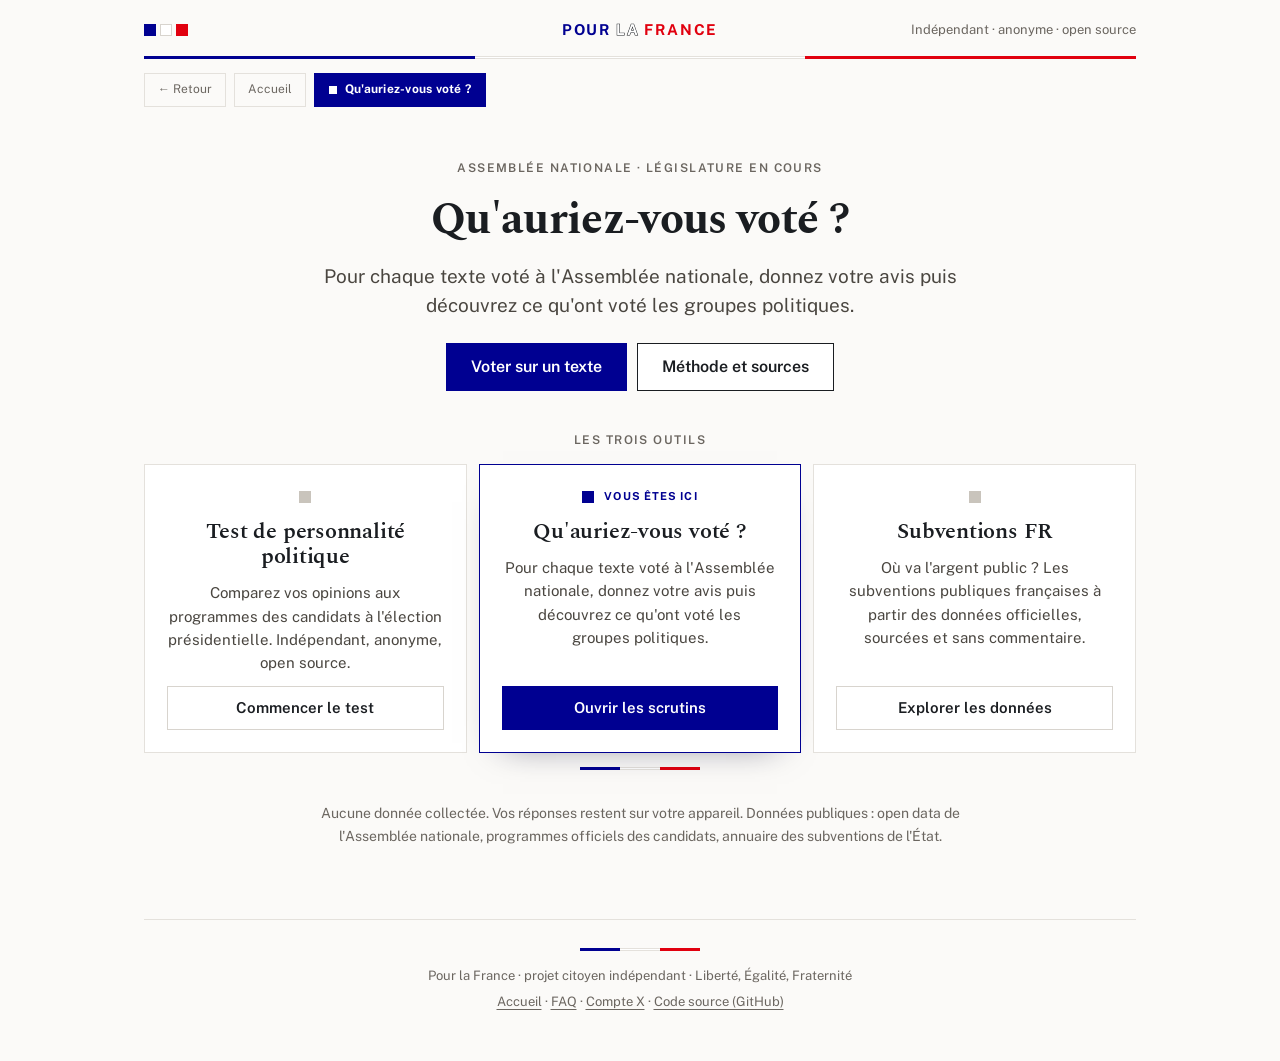
==== commit 9aad5a99: "Cartes cliquables, nom du site dans les onglets et lien vers la FAQ - Cartes de la page de garde ent" ====
--- a/index.html
+++ b/index.html
@@ -23,6 +23,7 @@
   <nav class="plf-nav">
     <a href="index.html" onclick="if(history.length>1){history.back();return false}">← Retour</a>
     <a href="index.html">Accueil</a>
+    <span class="plf-nav-site" aria-current="page">Qu'auriez-vous voté&nbsp;?</span>
   </nav>
 
   <main>
@@ -32,7 +33,7 @@
       <p>Pour chaque texte voté à l'Assemblée nationale, donnez votre avis puis découvrez ce qu'ont voté les groupes politiques.</p>
       <div class="plf-garde-actions">
         <a class="plf-btn" href="scrutins.html">Voter sur un texte</a>
-        <a class="plf-btn-2" href="#methode">Méthode et sources</a>
+        <a class="plf-btn-2" href="https://pourlafrance.github.io/Test-de-personnalite-politique/faq.html#vote">Méthode et sources</a>
       </div>
     </section>
 
--- a/charte.css
+++ b/charte.css
@@ -182,6 +182,8 @@
   text-align: center;
   gap: 12px;
   transition: border-color .15s;
+  position: relative;
+  cursor: pointer;
 }
 .plf-carte:hover { border-color: var(--plf-ink); }
 .plf-carte--ici:hover { border-color: var(--plf-accent); }
@@ -249,3 +251,17 @@
 .plf-nav { display: flex; flex-wrap: wrap; gap: 8px; padding: 14px 0 0; }
 .plf .plf-nav a { display: inline-flex; align-items: center; min-height: 34px; padding: 0 13px; border: 1px solid var(--plf-bord); color: var(--plf-muted); font-size: 12px; text-decoration: none; background: transparent; white-space: nowrap; }
 .plf .plf-nav a:hover { color: var(--plf-accent); border-color: var(--plf-accent); background: var(--plf-hover); text-decoration: none; }
+
+/* Carte entièrement cliquable : le lien du bouton couvre toute la carte */
+.plf .plf-carte-btn::after { content: ""; position: absolute; inset: 0; }
+.plf .plf-carte:hover .plf-carte-btn { border-color: var(--plf-ink); }
+.plf .plf-carte--ici:hover .plf-carte-btn { border-color: var(--plf-accent-hover); }
+
+/* Pastille du nom du site, dans la rangée d'onglets */
+.plf .plf-nav .plf-nav-site {
+  display: inline-flex; align-items: center; gap: 8px;
+  min-height: 34px; padding: 0 14px;
+  background: var(--plf-accent); border: 1px solid var(--plf-accent);
+  color: #fff; font-size: 12px; font-weight: 700; letter-spacing: .02em; white-space: nowrap;
+}
+.plf .plf-nav .plf-nav-site::before { content: ""; width: 8px; height: 8px; background: #fff; flex: none; }
